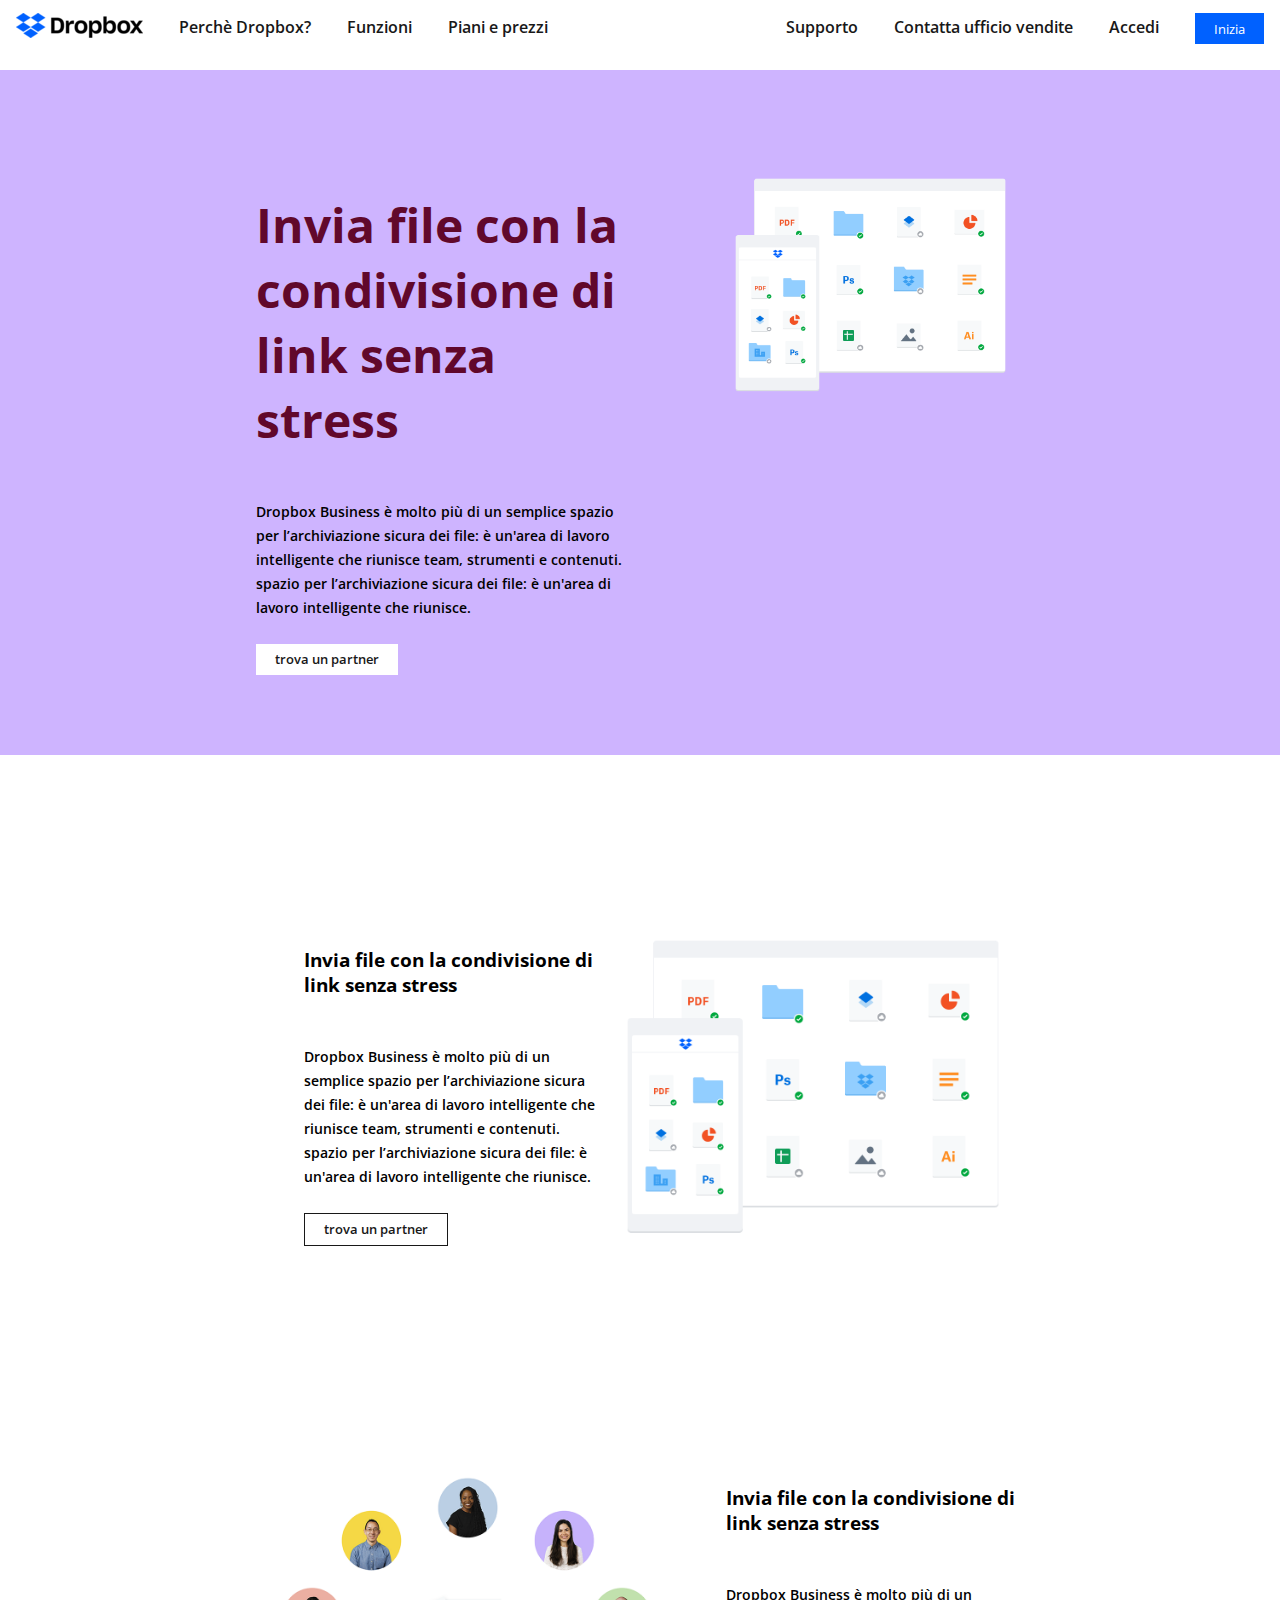
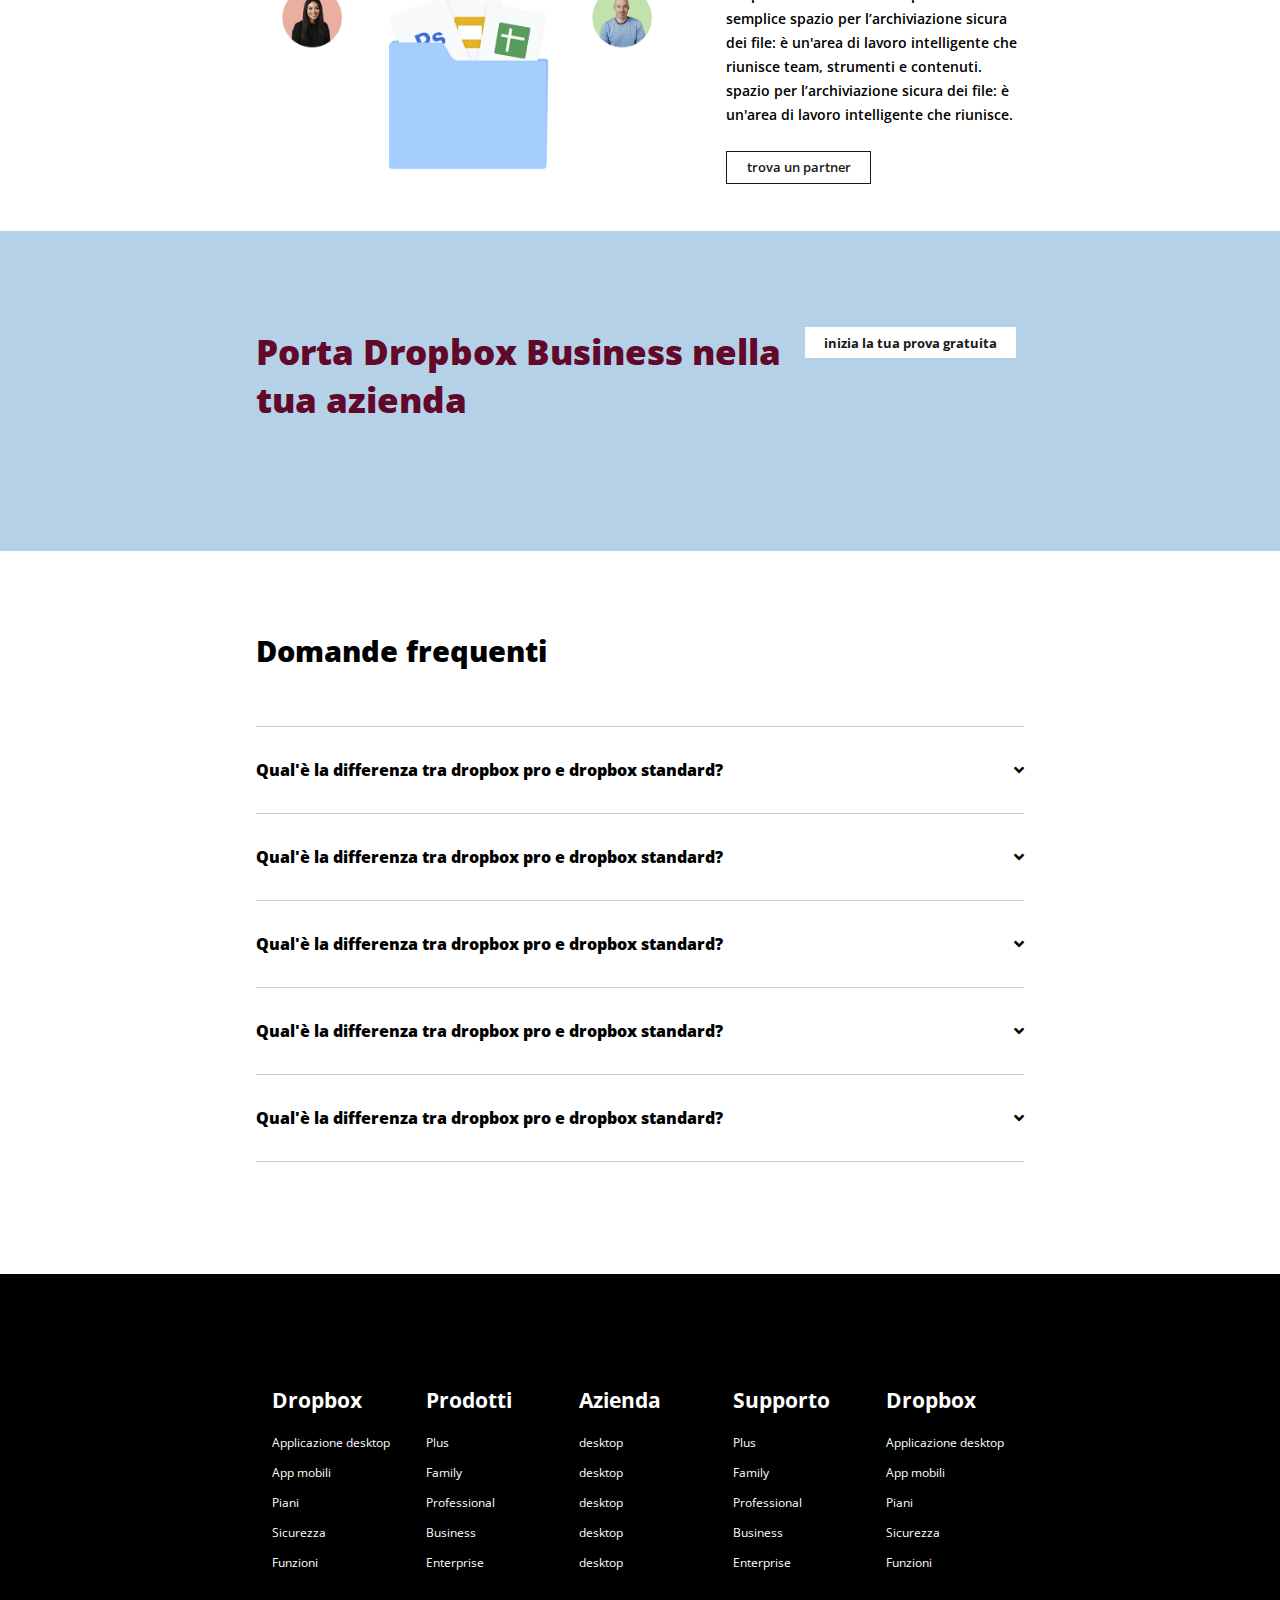
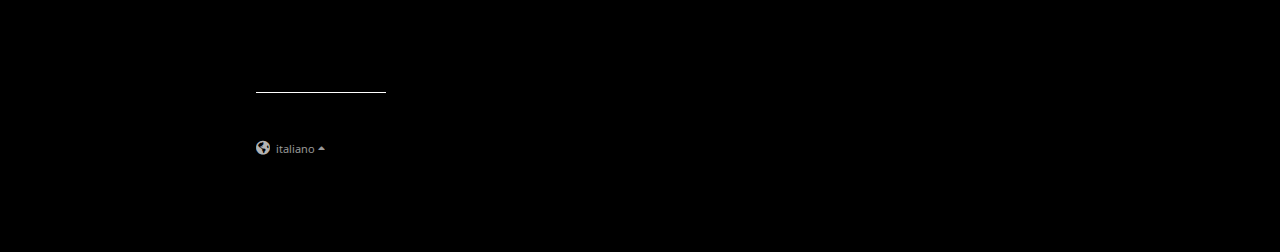
==== funzioni.html @ 763f6d63 "add funzioni page" ====
<!DOCTYPE html>
<html lang="en">
<head>
    <meta charset="UTF-8">
    <meta http-equiv="X-UA-Compatible" content="IE=edge">
    <meta name="viewport" content="width=device-width, initial-scale=1.0">
    <title>Dropbox</title>
    <link rel="stylesheet" href="./style.css">
    <link rel="preconnect" href="https://fonts.googleapis.com">
    <link rel="preconnect" href="https://fonts.gstatic.com" crossorigin>
    <link href="https://fonts.googleapis.com/css2?family=Open+Sans:wght@300;400;600;700;800&display=swap" rel="stylesheet">
    <link rel="stylesheet" href="https://cdnjs.cloudflare.com/ajax/libs/font-awesome/5.15.4/css/all.min.css" integrity="sha512-1ycn6IcaQQ40/MKBW2W4Rhis/DbILU74C1vSrLJxCq57o941Ym01SwNsOMqvEBFlcgUa6xLiPY/NS5R+E6ztJQ==" crossorigin="anonymous" referrerpolicy="no-referrer" />
</head>
<body>
    <header id="site_header" class="clearfix">

        <div class="header_content header_content_left ">
            <div class="img_wrapper">
                <a href="index.html">  <img src="./img/logo-small.png" alt="Dropbox logo" class="logo_img"></a>           
             </div>
            

            <nav class="sx_nav">
                <ul>
                    <li><a href="#" class="nav_link">Perchè Dropbox?</a></li>
                    <li><a href="#" class="nav_link">Funzioni</a></li>
                    <li><a href="#" class="nav_link">Piani e prezzi</a></li>
                </ul>
            </nav>
        </div>

        <div class="header_content header_content_right">
            <nav class="dx_nav">
                <ul>
                    <li class="dropdown">
                        <a href="#" class="nav_link dropbtn">Supporto</a>
                        <div class="dropdown-content">
                            <a href="#">Link 1</a>
                            <a href="#">Link 2</a>
                            <a href="#">Link 3</a>
                          </div>
                    </li>

                    <li><a href="#" class="nav_link">Contatta ufficio vendite</a></li>
                    <li><a href="#" class="nav_link">Accedi</a></li>
                </ul>
            </nav>
            <a href="#" class="btn">Inizia</a>
        </div>
    </header>
    <!-- /#site_header -->

    <main id="site_main_funzioni">

        <div class="funzioni_page">

            <div class="width_60 padding-top">

            
                <div class="partners clearfix partners_funzioni">
                    
                    <div class="partner_content float">
                        <h1>
                            Invia file con la condivisione di link senza stress</h1>
                        <p>
                            Dropbox Business è molto più di un semplice spazio per l’archiviazione sicura dei file: è un'area di lavoro intelligente che riunisce team, strumenti e contenuti.
                            spazio per l’archiviazione sicura dei file: è un'area di lavoro intelligente che riunisce.</p>
                        <a href="#" class="btn btn_modifier_light">trova un partner</a>
                    </div>

                    <div class="partner_img float">
                        <img src="./img/business-feature-multi-device.png" alt="two colleagues talking">
                    </div>
                </div>

            </div>   

        </div>


        <div class="width_60 padding-top funzioni-sec">

            
            <div class="partners clearfix partners_funzioni">
                
                <div class="partner_content float">
                    <h3>
                        Invia file con la condivisione di link senza stress</h3>
                    <p>
                        Dropbox Business è molto più di un semplice spazio per l’archiviazione sicura dei file: è un'area di lavoro intelligente che riunisce team, strumenti e contenuti.
                        spazio per l’archiviazione sicura dei file: è un'area di lavoro intelligente che riunisce.</p>
                    <a href="#" class="btn btn_modifier_light">trova un partner</a>
                </div>

                <div class="partner_img float">
                    <img src="./img/business-feature-multi-device.png" alt="two colleagues talking">
                </div>
            </div>

        </div>   

        <div class="width_60 padding-top funzioni-sec">

            
            <div class="partners clearfix partners_funzioni">

                <div class="partner_img float">
                    <img src="./img/business-feature-switching-tools.png" alt="two colleagues talking">
                </div>
                
                <div class="partner_content float">
                    <h3>
                        Invia file con la condivisione di link senza stress</h3>
                    <p>
                        Dropbox Business è molto più di un semplice spazio per l’archiviazione sicura dei file: è un'area di lavoro intelligente che riunisce team, strumenti e contenuti.
                        spazio per l’archiviazione sicura dei file: è un'area di lavoro intelligente che riunisce.</p>
                    <a href="#" class="btn btn_modifier_light">trova un partner</a>
                </div>

               
            </div>

        </div>   
           
           


         
           


           
         </div>
         <div class="free_trail">
            <div class="width_60 clearfix">
            <h2 class="business_title float">Porta Dropbox Business nella tua azienda</h2>
            <div class="free_trail_btn  float">
                <a href="#" class="btn btn_white">inizia la tua prova gratuita</a>
            </div>
            </div>
            
            
        </div>

        <div class="questions width_60">
            <h3 class="questions_title">Domande frequenti</h3>

            <div class="answer clearfix">
                <h4 class="answer_title float">Qual'è la differenza tra dropbox pro e dropbox standard?</h4>
                <div class="arrow_up float"><i class="fas fa-angle-up"></i></div>

                <div class="arrow_down float"><i class="fas fa-angle-down"></i></div>
                <p class="answer_text">Lorem ipsum dolor sit amet consectetur adipisicing elit. Iste sint ea cum est non. Repellendus quis sequi corrupti magni voluptatum ea error. Id quia repudiandae odio tempora labore voluptate accusamus?</p>
            </div>

            <div class="answer clearfix">
                <h4 class="answer_title float">Qual'è la differenza tra dropbox pro e dropbox standard?</h4>
                <div class="arrow_up float"><i class="fas fa-angle-up"></i></div>

                <div class="arrow_down float"><i class="fas fa-angle-down"></i></div>
                <p class="answer_text">Lorem ipsum dolor sit amet consectetur adipisicing elit. Iste sint ea cum est non. Repellendus quis sequi corrupti magni voluptatum ea error. Id quia repudiandae odio tempora labore voluptate accusamus?</p>
            </div>

            <div class="answer clearfix">
                <h4 class="answer_title float">Qual'è la differenza tra dropbox pro e dropbox standard?</h4>
                <div class="arrow_up float"><i class="fas fa-angle-up"></i></div>

                <div class="arrow_down float"><i class="fas fa-angle-down"></i></div>
                <p class="answer_text">Lorem ipsum dolor sit amet consectetur adipisicing elit. Iste sint ea cum est non. Repellendus quis sequi corrupti magni voluptatum ea error. Id quia repudiandae odio tempora labore voluptate accusamus?</p>
            </div>
            <div class="answer clearfix">
                <h4 class="answer_title float">Qual'è la differenza tra dropbox pro e dropbox standard?</h4>
                <div class="arrow_up float"><i class="fas fa-angle-up"></i></div>

                <div class="arrow_down float"><i class="fas fa-angle-down"></i></div>
                <p class="answer_text">Lorem ipsum dolor sit amet consectetur adipisicing elit. Iste sint ea cum est non. Repellendus quis sequi corrupti magni voluptatum ea error. Id quia repudiandae odio tempora labore voluptate accusamus?</p>
            </div>
            <div class="answer clearfix">
                <h4 class="answer_title float">Qual'è la differenza tra dropbox pro e dropbox standard?</h4>
                <div class="arrow_up float"><i class="fas fa-angle-up"></i></div>
                <div class="arrow_down float"><i class="fas fa-angle-down"></i></div>
                <p class="answer_text">Lorem ipsum dolor sit amet consectetur adipisicing elit. Iste sint ea cum est non. Repellendus quis sequi corrupti magni voluptatum ea error. Id quia repudiandae odio tempora labore voluptate accusamus?</p>
            </div>
            
            
        </div>

    </main>

    <footer id="site_footer">
        <div class="width_60 footer clearfix">
            <div class="footer_info float">
                <h4>Dropbox</h4>
                <ul>
                    <li><a href="#">Applicazione desktop</a> </li>
                    <li> <a href="#">App mobili</a> </li>
                    <li><a href="#">Piani</a> </li>
                    <li><a href="#">Sicurezza</a> </li>
                    <li><a href="#">Funzioni</a> </li>
                </ul>
            </div>
            <div class="footer_info float">
                <h4>Prodotti</h4>
                <ul>
                    <li><a href="#">Plus</a> </li>
                    <li> <a href="#">Family</a> </li>
                    <li><a href="#">Professional</a> </li>
                    <li><a href="#">Business</a> </li>
                    <li><a href="#">Enterprise</a> </li>
                </ul>
            </div>
            <div class="footer_info float">
                <h4>Azienda</h4>
                <ul>
                    <li><a href="#">desktop</a> </li>
                    <li> <a href="#">desktop</a> </li>
                    <li><a href="#">desktop</a> </li>
                    <li><a href="#">desktop</a> </li>
                    <li><a href="#">desktop</a> </li>
                </ul>
            </div>
            <div class="footer_info float">
                <h4>Supporto</h4>
                <ul>
                    <li><a href="#">Plus</a> </li>
                    <li> <a href="#">Family</a> </li>
                    <li><a href="#">Professional</a> </li>
                    <li><a href="#">Business</a> </li>
                    <li><a href="#">Enterprise</a> </li>
                </ul>
            </div>
            <div class="footer_info float">
                <h4>Dropbox</h4>
                <ul>
                    <li><a href="#">Applicazione desktop</a> </li>
                    <li> <a href="#">App mobili</a> </li>
                    <li><a href="#">Piani</a> </li>
                    <li><a href="#">Sicurezza</a> </li>
                    <li><a href="#">Funzioni</a> </li>
                </ul>
            </div>

            <div class="footer_nav float">
                <i class="fas fa-globe-americas"></i>
                <p class="footer_language">italiano <i class="fas fa-sort-up"></i></p>

            </div>
            
    </footer>
    
</body>
</html>
---- style.css ----
*{
    margin: 0;
    padding: 0;
    box-sizing: border-box;
    font-family: 'Open Sans', sans-serif;
}

html{
    scroll-behavior: smooth;

}
.clearfix::after{
    content: "";
    display: table;
    clear: both;
}

img{width: 100%;}

.btn:hover{
    box-shadow: 0px 8px 16px 0px rgba(0,0,0,0.2);

}

/********************
HEADER 
*******************/

#site_header{
    padding:0 1rem;
    position: fixed;
    z-index: 10000000;
    width: 100%;
    background-color: white;
}



.header_content{
    width:50%;
    font-weight: 600;
    

}


.header_content, .header_content_left, .header_content_right{
    float: left;
}

.img_wrapper{
    padding-bottom: 2rem;
    vertical-align: bottom;
}

.logo_img{
    height: 25px;
    vertical-align: middle;
}


#site_header ul{
    list-style: none;
}

#site_header nav, .img_wrapper, #site_header ul li{
    display: inline-block;
      
    

}

#site_header ul li{
    padding-top: 1rem;
    padding-bottom: 2rem;
    transition: all 200ms;
}






#site_header ul li:hover{
    box-shadow:#181818 0px 2px 0px;
}





.nav_link{
    text-decoration: none;
    color: #181818;

}



.header_content_right{
    text-align: right;

}

.dropdown{
    position: relative;
}
 
  .dropdown-content {
    display: none;
    position: absolute;
    top:100%;
    left: 0;
    background-color: white;
    min-width: 160px;
    box-shadow: 0px 8px 16px 0px rgba(0,0,0,0.2);
    z-index: 1;
  }
  


  .dropdown-content a {
    color:#181818;
    padding: 12px 16px;
    text-decoration: none;
    display: block;
    text-align: left;
    font-weight: 400;
  }
  
  .dropdown-content a:hover {background-color: #f1f1f1;}

  .dropdown:hover .dropdown-content {
    display: block;
  }


.sx_nav ul li {
    margin-left: 2rem;
} 
.dx_nav ul li {
    margin-right: 2rem;
}


.btn{
    display: inline-block;
    vertical-align: middle;
    text-decoration: none;
    padding: .4rem 1.2rem;
    font-weight: 400;
    font-size:.8rem;
    background-color: #0061ff;
    color: white;
}

/********************
HEADER 
*******************/




/********************
HERO SEC 
*******************/
.hero_sec{
    background-color: #b4d0e7;
    padding-top:4rem;
    padding-bottom:6rem;
}

.hero_sec_wrapper{
    width:80%;
    margin:auto;
    padding-top: 5rem;
}

.hero_sec_content{margin-top: 3rem;}


.hero-sec_mainContent, .hero_sec_img{
    float: left;
}

.hero-sec_mainContent{
    width: 35%;
}


.hero_sec_img{
    width: 60%;
    position: relative;
}

.jumbo{
    position:absolute;}

.hero_sec_title{
    font-size: 4.3rem;
    font-weight: 700;
}

.hero-sec_text{
    margin-bottom: 2rem;
    font-weight: 600;
    font-size: .9rem;
    width: 350px;

}
.hero_btn{
    margin-bottom: .5rem;
}
.fa-arrow-down{
    margin-top:1rem;
    font-size: 2.3rem;
}

.arrow_scroll{
    color: #181818;
}


/********************
HERO SEC 
*******************/






/********************
BUSINESS SEC 
*******************/
.width_60{
    width:60%;
    margin:auto;
    margin-bottom: 0;
}

.margin-top{
    margin-top: 10rem;
}

.padding-top{
    padding-top: 10rem;
}
.business_title{
    font-size:2.2rem;
    font-weight: 800;
    margin-bottom: 2rem;
}



.label{margin-right: 2rem;}


.business_plan{
    margin-top: 3rem;
}

.col{float: left;
width: 30%;
border: 1px solid rgb(196, 196, 196);
}
.long_col{
    margin-top: 2rem;
    width: 100%;
}


.center{margin:0 5%}

.business_plan_quantity{
    padding:.5rem;
    border-bottom: 1px solid rgb(196, 196, 196);
    text-align: center;
}
.icon_margin_right{
    margin-right: 5px;
}

.business_plan_quantity p{
    font-weight: 600;
}





.business_plan_type{
    padding: 1.5rem;
}

.business_plan_type .info .fas{
    font-size: .8rem;
    
}

.business_plan_type .info .fas::before{
    vertical-align: sub;
}


.business_plan_type_info h3{
    font-size: 1.5rem;
    font-weight: 800;
    margin-bottom: 1rem;
}


.business_plan_type_info h4{
    font-weight: 800;
    margin-bottom: .5rem;

}

.business_plan_type p{
    width: 90%;
    font-size:.8rem;
    font-weight: 600;
}


.business_plan_type_info p{
    color:rgb(131, 130, 130);
    font-size: .8rem;
}

.long_col .business_plan_type_info p{
    color:#181818;
    margin-top: 1.5rem;
}
.long_col .business_plan_type_info{width: 65%;}

.long_col_btn{
    width:35%;
    text-align: right;
}

.long_col_btn .btn{
    padding-left: 3rem;
    padding-right: 3rem;
    
}


.business_plan_services{
    margin-top:2rem
}

.business_plan_services_info .info{
    margin-bottom: 2rem;
}



.call_to_action_try p{margin-top: 1rem;
font-size: .75rem;}



.float{
    float: left;
}

.main_points{
    margin-top:1rem;
}

.main_points::before{
    content: '';
     display: block;
    width: 40px;
    height: 1px;
    background:#b4d0e7;

}


.main_points h5{
    font-size:.9rem;
    font-weight: 800;
    padding-top:2rem;
  
    margin-bottom: 1.5rem;
}


.main_points ul{
    list-style: none;
}

.main_points ul li{
    font-size:.8rem;
    font-weight: 600;
    margin-bottom: 1.5rem;
}

.fa-check{
    color: #0061ff;
    font-size: .8rem;
}



/* 

PARTNER SEC

*/

.partners{
    margin-top: 8rem;
}
.partners_funzioni{
    margin-top:0rem;
}

.partner_img {
    width: 55%;
}

.partner_content{
    width:45%;
    padding-left:3rem;
    padding-top: 2rem;}

.partner_content h4{
    font-size: 1.3rem;
    font-weight: 800;
    margin-bottom: 2rem;
}
.partner_content p{
    font-size: .9rem;
    font-weight: 600;
    line-height: 1.5rem;
    margin-bottom: 1.5rem;
}
.btn_modifier_light{
    background-color:white;
    color: #181818;
    border: 1px solid #181818;
    font-weight: 600;
}


/* 

PARTNER SEC

*/




/* 

operation SEC

*/




.operations{
    margin-top: 5rem;
}

.ops_col{
    width:30%
}
.ops_col_center{
    margin: 0 5%;
}
.ops_col h3{
    font-weight: 800;
    font-size: 1.3rem;
    line-height: 25px;
    margin-bottom: 2rem;
}

.ops_col p{
    font-size: .8rem;
    font-weight: 600;
    letter-spacing: 0.5px;
}


.second_row{
    margin-top:5rem;
}

.find_more{
    color: #2a7bff;
    font-size: .8rem;
    font-weight: 600;
}



/* 

operation SEC

*/




/* 

TEAMS SEC

*/

.teams .business_title{ 
    width: 530px;
}

.clients{
    margin-top: 4rem;
}


 .square_big, .rectangle{
     float: left;
     height: 400px;
 }
 .square_big{width:30%;
}

 .rectangle{width: 40%;
    background-color: rgb(250, 246, 246);
    padding: 2rem;
    position: relative;

}


.rec_content{
    position: absolute;
    top: 40%;
    left: 50%;
    transform:translate(-50%,-50%);
    width: 80%;
}

.quote::before{
    content: '';
   display: block;
   width: 40px;
   height: 1px;
   background:#b4d0e7;
   margin-bottom: 3rem;

}

.quote{
    font-size: .9rem;
    font-weight: 600;
}

.quoter{
    margin-top: 2rem;
}



.little_square{
width:50%;
float: left;
height: 50%;
background-repeat: no-repeat;
background-size: 100px;
background-position: center;}

.squareOne{background-color: #a2d39b;
    background-image: url(./img/designit.svg);
    
    background-size: 150px;}
   

.squareTwo{
    background-color: #61082b;
    background-image: url(./img/arizona_state_university.svg);
    
    background-size: 120px;
}
    

.squareThree{
    background-color: #0093ce;
    
    background-image: url(./img/florida.svg);
    background-size: 150px;
}
  

.squareFour{background-color: #ff1c1c;
    background-image: url(./img/topps.svg);
    
}

.squareFive{
    background-color:#d5001f;
    background-image: url(./img/world_bicycle_relief.svg);
    
}
.squareSix{
    background-color: #b4d0e7;
    background-image: url(./img/hearst_corp.svg);
    
}
.squareSeven{
    background-color: #0d2481;
    background-image: url(./img/lonely_planet.svg);
    
}
.squareEight{
    background-color: #ffd830;
    background-image: url(./img/clear_channel.svg);
    
}







.free_trail{
    background-color: hsl(207deg 52% 81%);
}

.free_trail .width_60{
    padding:6rem 0;}


.free_trail h2{
    color: #61082b;
    width:530px;
}

.free_trail_btn{
    text-align: right;
    width: 30%;
}

.btn_white{
    background-color: white;
    color: #181818;
    font-weight: 700;
}










.questions{
    margin-top: 5rem;
    margin-bottom: 7rem;
}
.questions_title{
    font-size:1.8rem;
    font-weight: 800;
    padding-bottom: 3.5rem;
    border-bottom: 1px solid #b4d0e7;

}

.answer{margin-top: 2rem;
padding-bottom: 2rem;
border-bottom: 1px solid #b4d0e7;
cursor: pointer;}

.answer .answer_title{
    width:95%;
   font-weight: 800;
    
}

.arrow_down{
    text-align: right;
    width:5%;

}

.arrow_up{display: none;}

.answer_text{display: none;}

.answer:hover .answer_text{
    display:block;
}
.answer:hover .answer_title{
    margin-bottom: 1rem;

    }


.answer:hover .arrow_up{
    display: block;
    text-align: right;
    width:5%;
}

.answer:hover .arrow_down{
    display: none;
}


/* FOOTER */
#site_footer{
    color: white;
    background-color: #000000;
    padding: 6rem 0rem;
}

.footer_info{
    width:20%;
    padding:1rem;
}

.footer_info h4{
    margin-bottom: 1rem;
    font-size: 1.3rem;
}

.footer_info ul{
    list-style: none;
}

.footer_info ul li{
    margin-bottom: .5rem;
}
.footer_info ul li a{
    font-size: .75rem;
    color: white;
    text-decoration: none;
}

.footer_info ul li a:hover{
    
    text-decoration: underline;
}




.footer_nav .fa-globe-americas, .footer_language{
    display: inline-block;
}

.footer_language{
    opacity:60%;
}

 .fa-globe-americas{
     opacity: 70%;
     font-size: .9rem;
     margin-right: 3px;
 }



.fa-sort-up{
    vertical-align: bottom;
}


.footer_nav{
    font-size: .7rem;
    width: 130px;
    border-top: 1px solid white;
    padding-top: 3rem;
    margin-top: 6rem;
}


/* FUNZIONI PAGE */

.funzioni_page{
    background-color: #ceb4ff;

    padding-bottom: 5rem;
}

.funzioni_page .partner_content{
    padding-left: 0;
    width:50%;
    margin-right: 10%;
}

.funzioni_page .partner_content h1{
    color: #61082b;
    font-size: 3rem;
    margin-bottom: 3rem;
}
.funzioni_page .partner_img{
    width: 40%;
}
.funzioni_page .btn_modifier_light{
    border: none;
}

.funzioni-sec{
    margin-bottom: 2rem;
}

.funzioni-sec  h3{

    margin-bottom: 3rem;


}
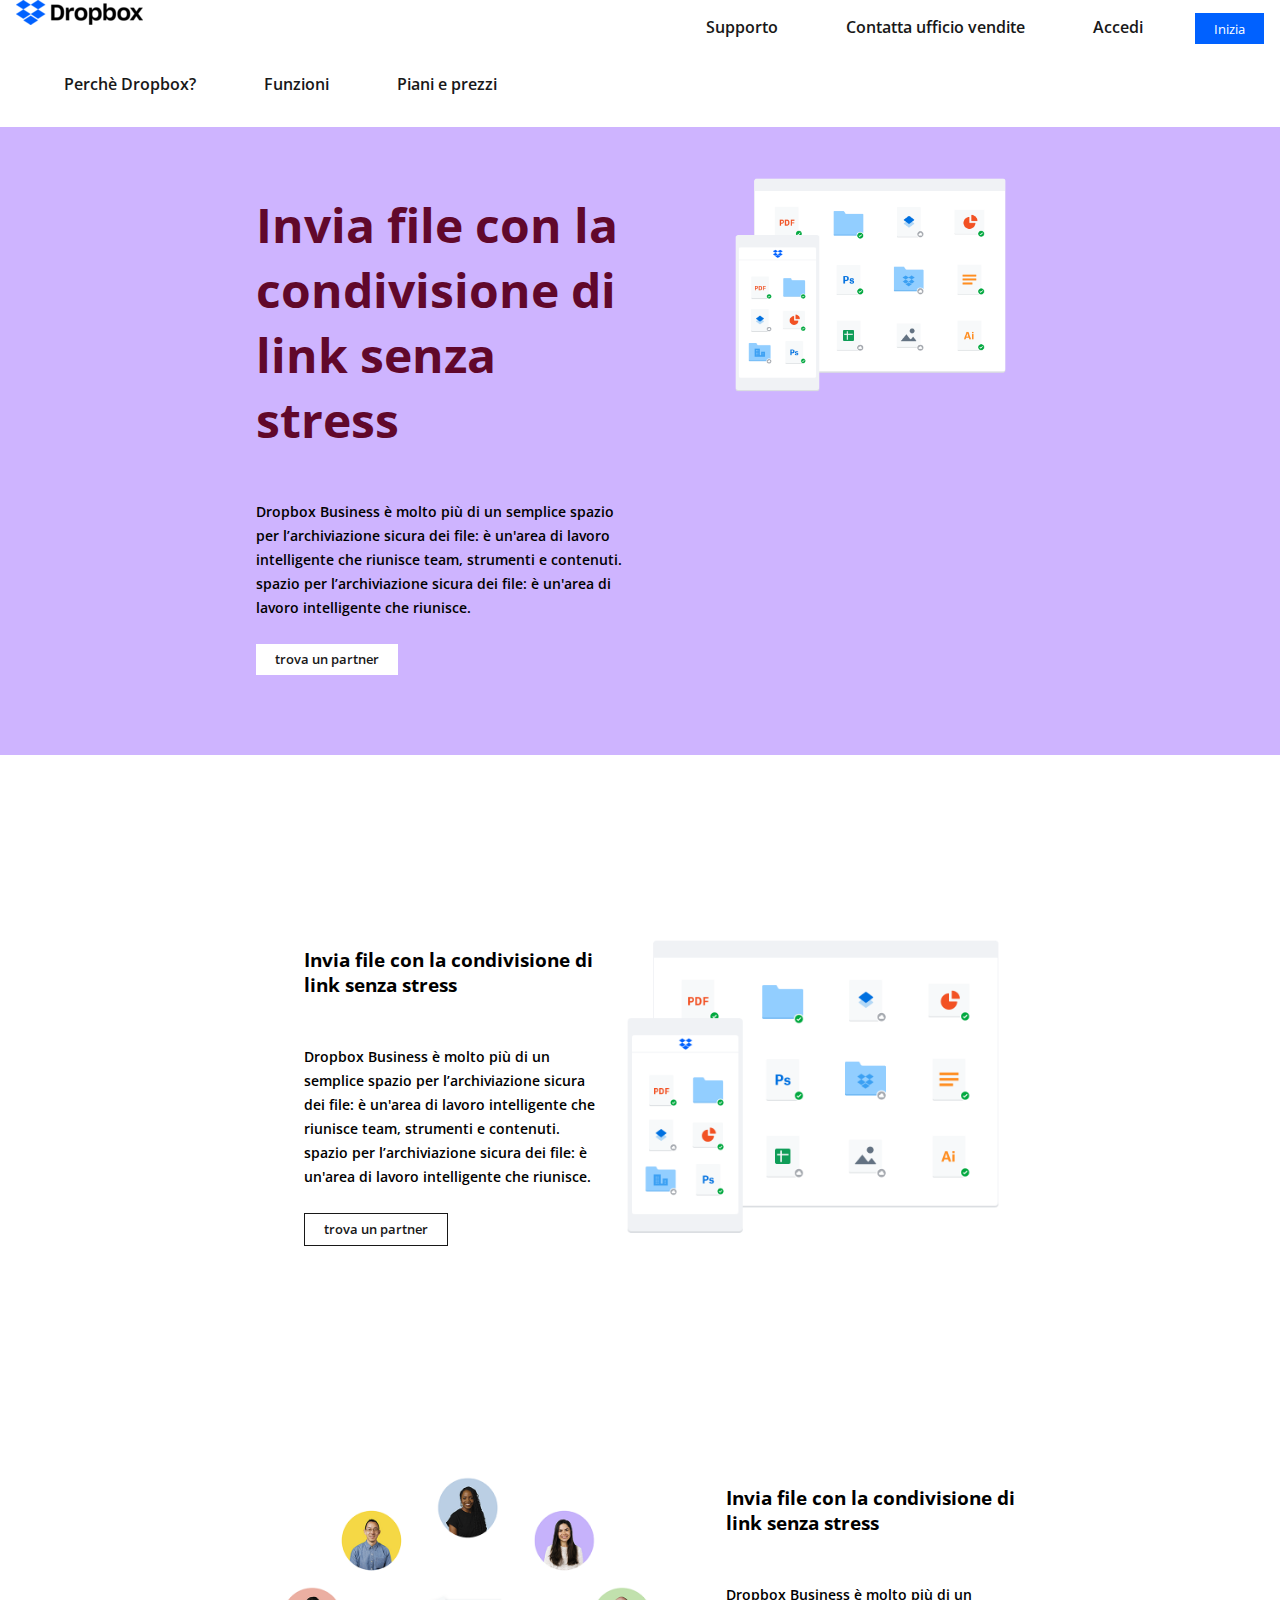
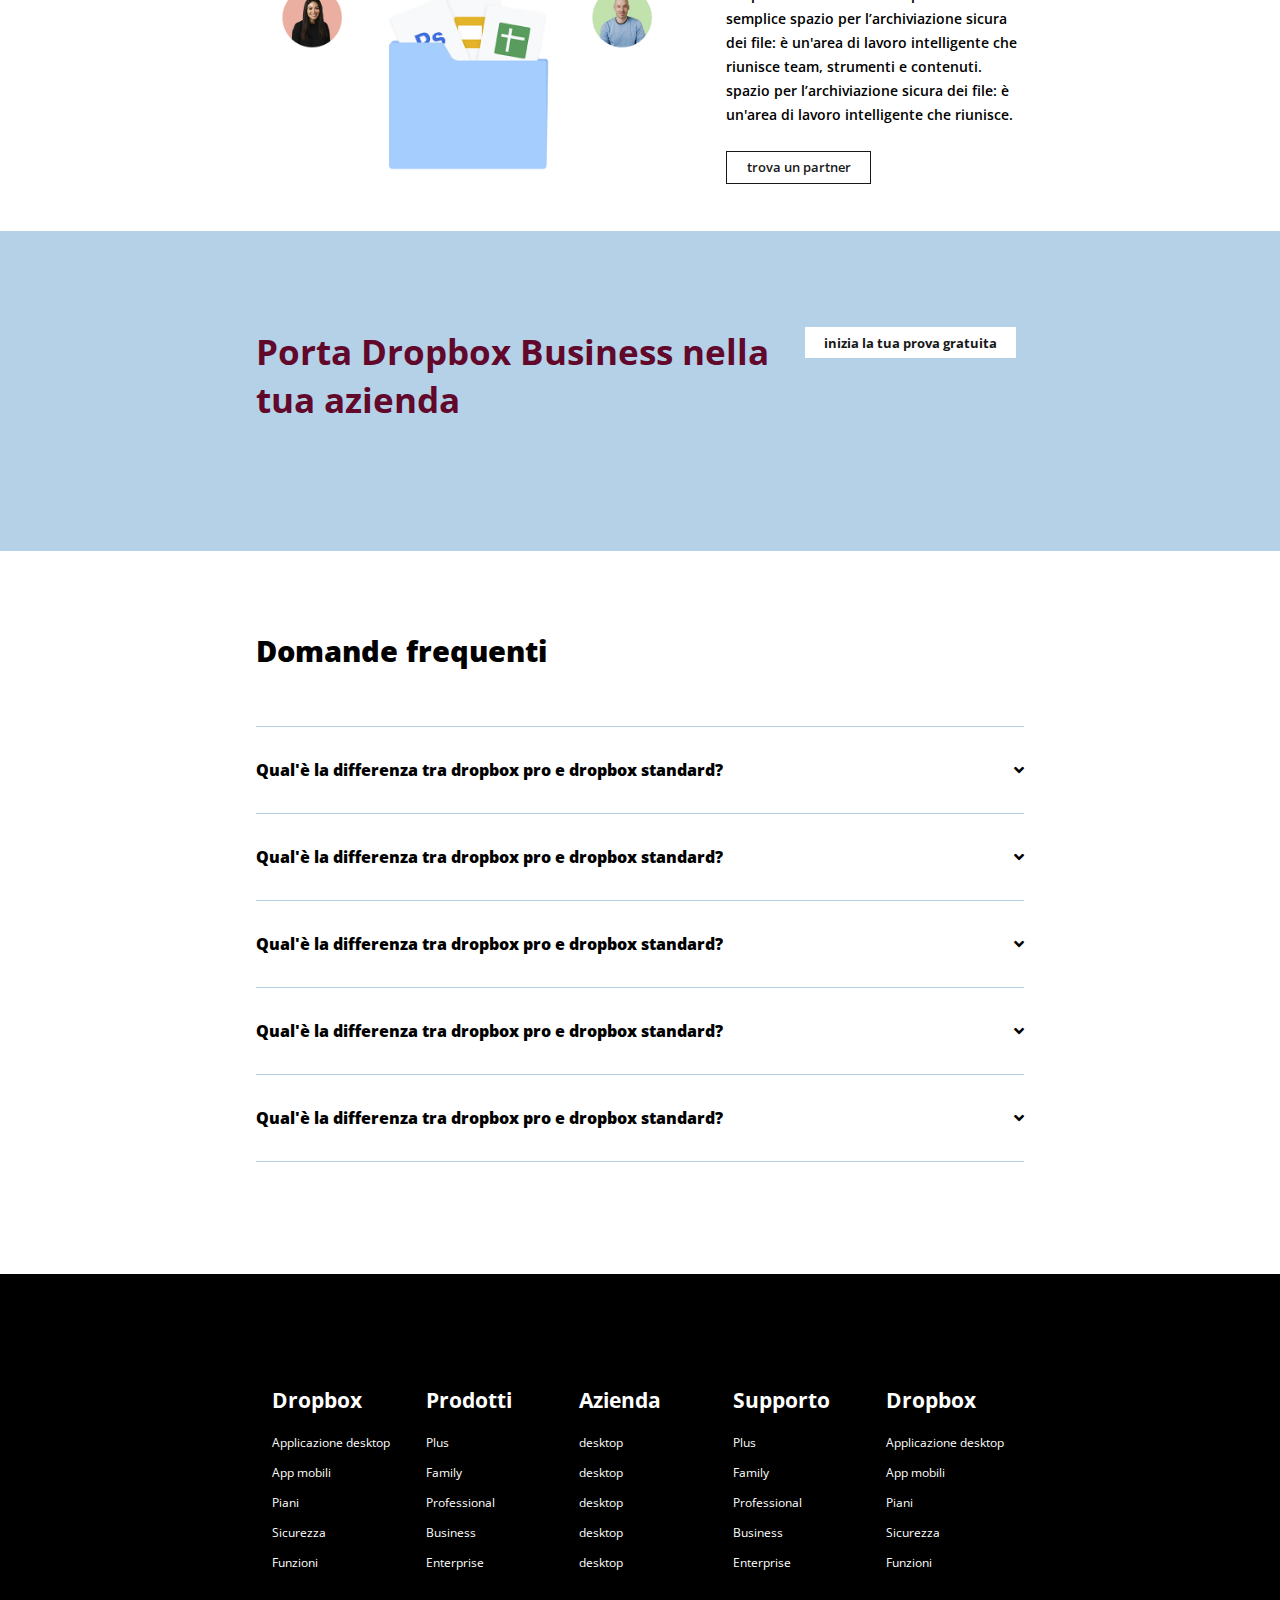
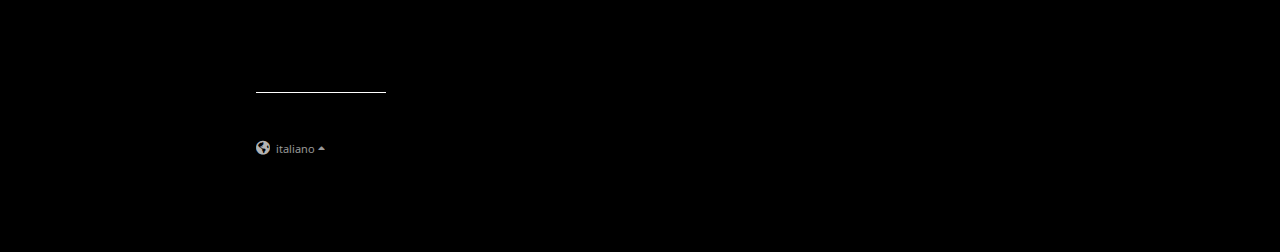
==== commit 7a46a773: "create storie clienti page" ====
--- a/funzioni.html
+++ b/funzioni.html
@@ -22,7 +22,14 @@
 
             <nav class="sx_nav">
                 <ul>
-                    <li><a href="#" class="nav_link">Perchè Dropbox?</a></li>
+                    <li class="dropdown">
+                        <a href="#" class="nav_link dropbtn">Perchè Dropbox?</a>
+                        <div class="dropdown-content">
+                            <a href="storieClienti.html">Storie di clienti</a>
+                            <a href="#">Link 2</a>
+                            <a href="#">Link 3</a>
+                          </div>
+                    </li>
                     <li><a href="#" class="nav_link">Funzioni</a></li>
                     <li><a href="#" class="nav_link">Piani e prezzi</a></li>
                 </ul>
--- a/style.css
+++ b/style.css
@@ -21,6 +21,11 @@
     box-shadow: 0px 8px 16px 0px rgba(0,0,0,0.2);
 
 }
+.underline{text-decoration: underline;
+
+}
+
+
 
 /********************
 HEADER 
@@ -29,6 +34,8 @@
 #site_header{
     padding:0 1rem;
     position: fixed;
+    top: 0;
+    left: 0;
     z-index: 10000000;
     width: 100%;
     background-color: white;
@@ -71,8 +78,9 @@
 }
 
 #site_header ul li{
-    padding-top: 1rem;
-    padding-bottom: 2rem;
+    padding: 1rem 1rem 2rem;
+   
+
     transition: all 200ms;
 }
 
@@ -85,7 +93,9 @@
     box-shadow:#181818 0px 2px 0px;
 }
 
-
+.dropdown:hover{
+    background-color:#f2eee8;
+}
 
 
 
@@ -95,12 +105,25 @@
 
 }
 
+.sx_nav ul li {
+    margin-left: 2rem;
+} 
+.dx_nav ul li {
+    margin-right: 2rem;
+}
 
 
 .header_content_right{
     text-align: right;
 
 }
+
+
+
+
+/* HEADER - DROPDOWN MENU/ */
+
+
 
 .dropdown{
     position: relative;
@@ -111,9 +134,8 @@
     position: absolute;
     top:100%;
     left: 0;
-    background-color: white;
-    min-width: 160px;
-    box-shadow: 0px 8px 16px 0px rgba(0,0,0,0.2);
+    background-color: #f2eee8;
+    min-width: 400px;
     z-index: 1;
   }
   
@@ -126,21 +148,19 @@
     display: block;
     text-align: left;
     font-weight: 400;
+    transition: all 250ms;
+    font-size: .8rem;
   }
   
-  .dropdown-content a:hover {background-color: #f1f1f1;}
+  .dropdown-content a:hover {background-color: #d6cacada;}
 
   .dropdown:hover .dropdown-content {
     display: block;
   }
 
 
-.sx_nav ul li {
-    margin-left: 2rem;
-} 
-.dx_nav ul li {
-    margin-right: 2rem;
-}
+/* HEADER - DROPDOWN MENU/ */
+
 
 
 .btn{
@@ -154,6 +174,12 @@
     color: white;
 }
 
+.call_to_action_try .btn{
+    width: 100%;
+    padding: .4rem 0;
+    text-align: center;
+}
+
 /********************
 HEADER 
 *******************/
@@ -243,6 +269,10 @@
     margin-top: 10rem;
 }
 
+.bigger_margin_top{
+    margin-top:15rem;
+}
+
 .padding-top{
     padding-top: 10rem;
 }
@@ -273,6 +303,13 @@
 
 .center{margin:0 5%}
 
+
+.buy_now{
+    color: #0061ff;
+}
+
+
+
 .business_plan_quantity{
     padding:.5rem;
     border-bottom: 1px solid rgb(196, 196, 196);
@@ -285,9 +322,6 @@
 .business_plan_quantity p{
     font-weight: 600;
 }
-
-
-
 
 
 .business_plan_type{
@@ -397,14 +431,23 @@
     font-size:.8rem;
     font-weight: 600;
     margin-bottom: 1.5rem;
+ 
+}
+
+.main_points ul li p{
+    display: inline-block;
 }
 
 .fa-check{
     color: #0061ff;
     font-size: .8rem;
-}
-
-
+    display: inline-block;
+}
+
+.fa-check::before{
+   vertical-align: sub;
+
+}
 
 /* 
 
@@ -522,13 +565,14 @@
 
 .clients{
     margin-top: 4rem;
-}
+    width: 100%;
+    height:454px; }
 
 
  .square_big, .rectangle{
      float: left;
-     height: 400px;
- }
+     height:100% }
+
  .square_big{width:30%;
 }
 
@@ -549,7 +593,7 @@
 }
 
 .quote::before{
-    content: '';
+   content: '';
    display: block;
    width: 40px;
    height: 1px;
@@ -570,9 +614,9 @@
 
 
 .little_square{
-width:50%;
+width:227px;
+height: 50%;
 float: left;
-height: 50%;
 background-repeat: no-repeat;
 background-size: 100px;
 background-position: center;}
@@ -642,6 +686,7 @@
 .free_trail h2{
     color: #61082b;
     width:530px;
+    font-weight: 700;
 }
 
 .free_trail_btn{
@@ -820,4 +865,19 @@
     margin-bottom: 3rem;
 
 
+}
+
+/* STORIE DI CLIENTI - page */
+
+.clients_page .hero_sec{
+    background-image: url(./img/dropbox_img.jpg);
+    background-repeat: no-repeat;
+    background-size: cover;
+    background-position: center;
+}
+
+.clients_page .hero_sec{
+    padding-top: 20rem;
+    padding-bottom: 10rem;
+    margin-top: 3rem;
 }